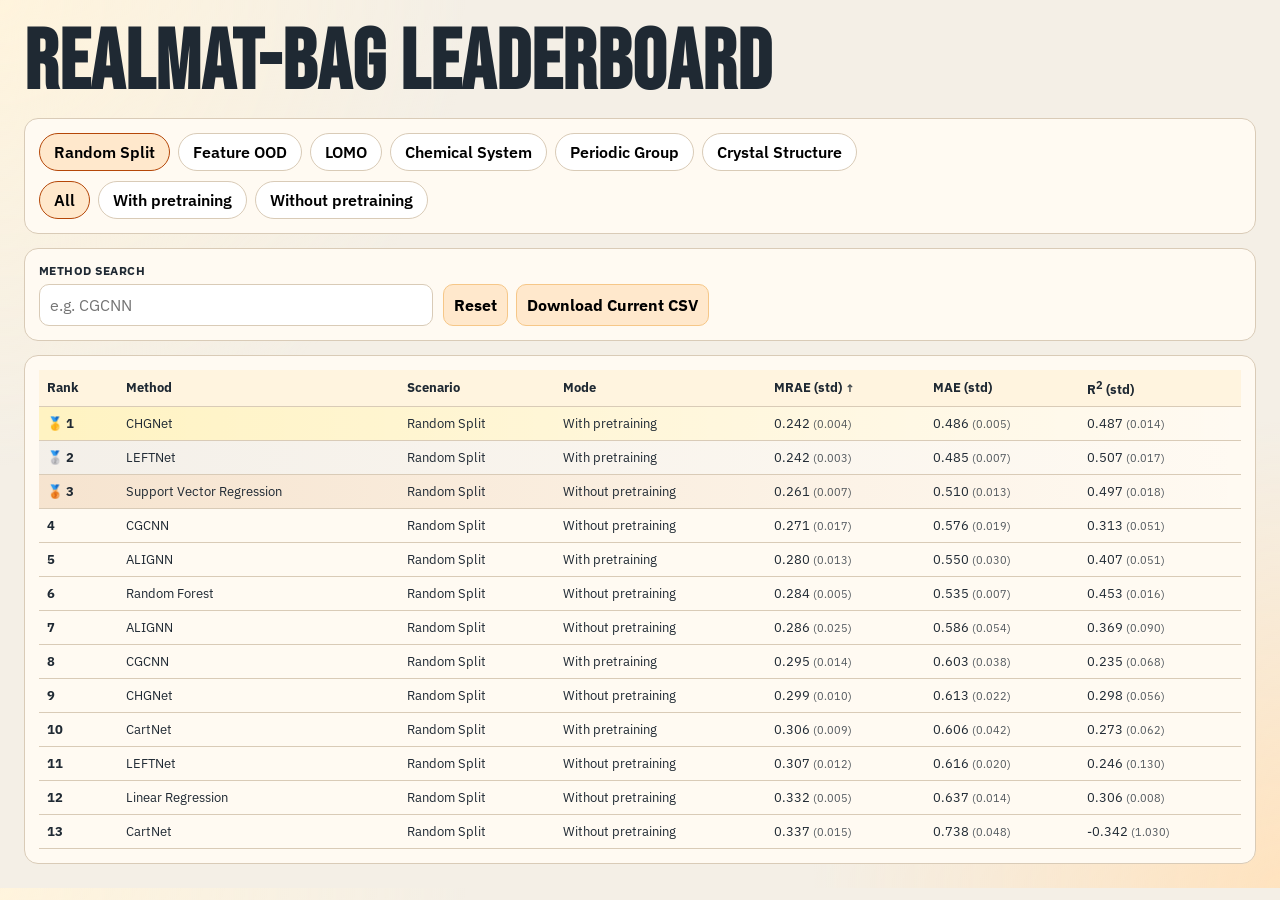
==== index.html @ 58894e58 "Initial RealMat-BaG leaderboard" ====
<!doctype html>
<html lang="en">
<head>
  <meta charset="UTF-8" />
  <meta name="viewport" content="width=device-width, initial-scale=1.0" />
  <title>RealMat-BaG leaderboard</title>
  <link rel="preconnect" href="https://fonts.googleapis.com">
  <link rel="preconnect" href="https://fonts.gstatic.com" crossorigin>
  <link href="https://fonts.googleapis.com/css2?family=Bebas+Neue&family=IBM+Plex+Sans:wght@400;500;700&display=swap" rel="stylesheet">
  <link rel="stylesheet" href="./style.css" />
</head>
<body>
  <main class="page">
    <section class="hero">
      <h1>RealMat-BaG leaderboard</h1>
    </section>

    <section class="tabs card">
      <div id="scenarioTabs" class="tabRow" aria-label="Scenario Tabs"></div>
      <div id="trainModeTabs" class="tabRow" aria-label="Training Mode Tabs"></div>
    </section>

    <section class="controls card">
      <div class="control">
        <label for="methodSearch">Method Search</label>
        <input id="methodSearch" type="text" placeholder="e.g. CGCNN" />
      </div>
      <div class="actions">
        <button id="resetBtn">Reset</button>
        <button id="downloadBtn">Download Current CSV</button>
      </div>
    </section>

    <section id="lomoHeatmapSection" class="card heatmapSection hidden">
      <div class="heatmapHeader">
        <h2>LOMO Category Heatmap (MRAE)</h2>
        <span id="lomoHeatmapLegend" class="heatmapLegend"></span>
      </div>
      <p class="lomoExplain">
        Leave-one-material-out (LOMO): materials are grouped by different categories. For each method, mean and std are computed across the 10 categories.
      </p>
      <div id="lomoHeatmapWrap" class="heatmapWrap"></div>
    </section>

    <section class="tableWrap card">
      <table id="leaderboard">
        <thead>
          <tr>
            <th>Rank</th>
            <th class="sortableTh" data-sort-key="method">Method</th>
            <th class="sortableTh" data-sort-key="scenario">Scenario</th>
            <th class="sortableTh" data-sort-key="mode">Mode</th>
            <th class="sortableTh" data-sort-key="test_mrae_mean">MRAE (std)</th>
            <th class="sortableTh" data-sort-key="test_mae_mean">MAE (std)</th>
            <th class="sortableTh" data-sort-key="test_r2_mean">R<sup>2</sup> (std)</th>
          </tr>
        </thead>
        <tbody></tbody>
      </table>
    </section>
  </main>

  <script src="./app.js"></script>
</body>
</html>
---- style.css ----
:root {
  --bg: #f4efe6;
  --ink: #1f2933;
  --card: #fffaf2;
  --line: #d9cbb7;
  --accent: #b54708;
  --accent-soft: #ffe8cc;
  --medal-1: #ffd700;
  --medal-2: #c0c0c0;
  --medal-3: #cd7f32;
}

* { box-sizing: border-box; }

body {
  margin: 0;
  font-family: "IBM Plex Sans", "Segoe UI", sans-serif;
  color: var(--ink);
  background:
    radial-gradient(circle at 0% 0%, #fff4dd 0%, transparent 30%),
    radial-gradient(circle at 100% 100%, #ffe3bf 0%, transparent 30%),
    var(--bg);
}

.page {
  max-width: 1300px;
  margin: 0 auto;
  padding: 24px;
}

.hero h1 {
  margin: 0;
  font-family: "Bebas Neue", sans-serif;
  letter-spacing: 1px;
  font-size: clamp(48px, 8vw, 84px);
  line-height: 0.95;
}

.hero p {
  margin-top: 8px;
  font-size: 15px;
}

.card {
  border: 1px solid var(--line);
  background: var(--card);
  border-radius: 14px;
  padding: 14px;
  margin-top: 14px;
}

.tabs {
  display: flex;
  flex-direction: column;
  gap: 10px;
}

.tabRow {
  display: flex;
  flex-wrap: wrap;
  gap: 8px;
}

.tabButton {
  font: inherit;
  border: 1px solid var(--line);
  border-radius: 999px;
  padding: 8px 14px;
  background: #fff;
  cursor: pointer;
  font-weight: 600;
}

.tabButton.active {
  background: var(--accent-soft);
  border-color: var(--accent);
}

.controls {
  display: grid;
  grid-template-columns: repeat(3, minmax(180px, 1fr));
  gap: 10px;
  align-items: end;
}

.control {
  display: flex;
  flex-direction: column;
  gap: 6px;
}

label {
  font-size: 12px;
  font-weight: 700;
  text-transform: uppercase;
  letter-spacing: 0.04em;
}

select, input, button {
  font: inherit;
  border: 1px solid var(--line);
  border-radius: 10px;
  padding: 10px;
  background: #fff;
}

.actions {
  display: flex;
  gap: 8px;
  flex-wrap: wrap;
}

button {
  cursor: pointer;
  background: var(--accent-soft);
  border-color: #f6c788;
  font-weight: 700;
}

button:hover {
  border-color: var(--accent);
}

.summary {
  font-size: 14px;
  font-weight: 500;
}

.tableWrap {
  overflow: auto;
  max-height: 70vh;
}

.hidden {
  display: none;
}

.heatmapSection h2 {
  margin: 0;
  font-size: 16px;
}

.heatmapHeader {
  display: flex;
  justify-content: space-between;
  gap: 10px;
  align-items: baseline;
  margin-bottom: 10px;
}

.heatmapLegend {
  font-size: 12px;
  color: #3e4c59;
}

.lomoExplain {
  margin: 0 0 10px;
  font-size: 13px;
  line-height: 1.45;
  color: #3e4c59;
}

.heatmapWrap {
  overflow: auto;
}

.heatmapTable {
  width: 100%;
  border-collapse: collapse;
  font-size: 12px;
  min-width: 820px;
}

.heatmapTable th,
.heatmapTable td {
  border: 1px solid var(--line);
  padding: 6px 8px;
  text-align: center;
}

.heatmapTable th:first-child,
.heatmapTable td:first-child {
  text-align: left;
  position: sticky;
  left: 0;
  background: #fffaf2;
  z-index: 1;
}

.heatmapTable th:last-child,
.heatmapTable td:last-child {
  font-weight: 700;
  background: #fff4df;
}

table {
  width: 100%;
  border-collapse: collapse;
  font-size: 13px;
  min-width: 980px;
}

thead th {
  position: sticky;
  top: 0;
  background: #fff4df;
  z-index: 1;
}

.sortableTh {
  cursor: pointer;
  user-select: none;
}

.sortableTh.sortedAsc::after {
  content: "  ↑";
  font-size: 11px;
  opacity: 0.85;
}

.sortableTh.sortedDesc::after {
  content: "  ↓";
  font-size: 11px;
  opacity: 0.85;
}

th, td {
  border-bottom: 1px solid var(--line);
  padding: 8px;
  text-align: left;
  white-space: nowrap;
}

tr:hover td {
  background: #fff5e9;
}

.rank {
  font-weight: 700;
}

.metricStd {
  font-size: 11px;
  opacity: 0.78;
}

.medal-1 { background: linear-gradient(90deg, rgba(255,215,0,.2), transparent); }
.medal-2 { background: linear-gradient(90deg, rgba(192,192,192,.18), transparent); }
.medal-3 { background: linear-gradient(90deg, rgba(205,127,50,.18), transparent); }

@media (max-width: 920px) {
  .controls {
    grid-template-columns: 1fr;
  }
}

@media (max-width: 560px) {
  .controls {
    grid-template-columns: 1fr;
  }
}
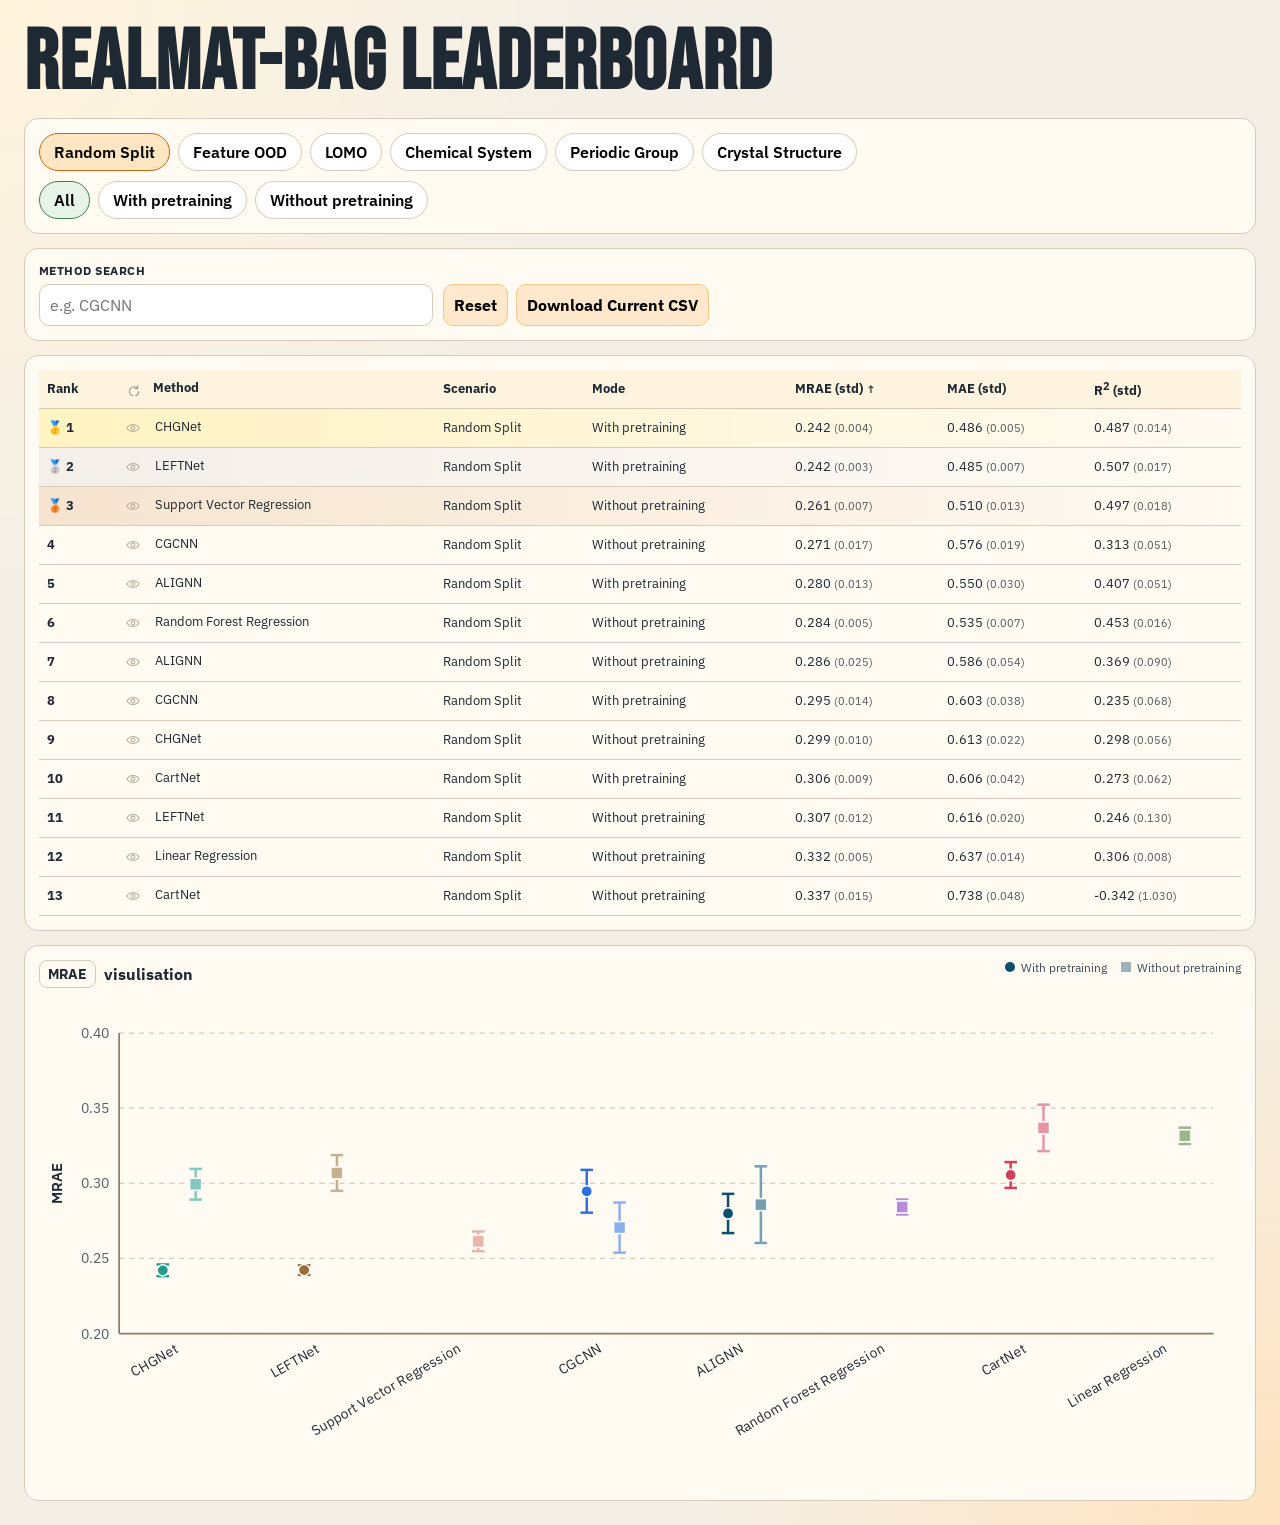
==== commit c4425326: "Add error bar visualization and method selection functionality to leaderboard" ====
--- a/index.html
+++ b/index.html
@@ -47,7 +47,21 @@
         <thead>
           <tr>
             <th>Rank</th>
-            <th class="sortableTh" data-sort-key="method">Method</th>
+            <th class="sortableTh" data-sort-key="method">
+              <button
+                id="showAllVizBtn"
+                type="button"
+                class="vizEyeBtn vizEyeResetBtn"
+                title="Show all methods in visulisation"
+                aria-label="Show all methods in visulisation"
+              >
+                <svg viewBox="0 0 24 24" aria-hidden="true" focusable="false">
+                  <path d="M20 6v5h-5"></path>
+                  <path d="M20 11a8 8 0 1 0 2 5.3"></path>
+                </svg>
+              </button>
+              Method
+            </th>
             <th class="sortableTh" data-sort-key="scenario">Scenario</th>
             <th class="sortableTh" data-sort-key="mode">Mode</th>
             <th class="sortableTh" data-sort-key="test_mrae_mean">MRAE (std)</th>
@@ -58,6 +72,21 @@
         <tbody></tbody>
       </table>
     </section>
+
+    <section id="errorbarSection" class="card vizSection">
+      <div class="vizHeader">
+        <h2 class="vizTitle">
+          <select id="metricSelect">
+            <option value="mrae">MRAE</option>
+            <option value="mae">MAE</option>
+            <option value="r2">R²</option>
+          </select>
+          visulisation
+        </h2>
+        <span id="errorbarLegend" class="vizLegend"></span>
+      </div>
+      <div id="errorbarPlotWrap" class="vizPlotWrap"></div>
+    </section>
   </main>
 
   <script src="./app.js"></script>
--- a/style.css
+++ b/style.css
@@ -76,6 +76,16 @@
   border-color: var(--accent);
 }
 
+#scenarioTabs .tabButton.active {
+  background: #ffe6c2;
+  border-color: #c56a1a;
+}
+
+#trainModeTabs .tabButton.active {
+  background: #e8f4ea;
+  border-color: #3f7f53;
+}
+
 .controls {
   display: grid;
   grid-template-columns: repeat(3, minmax(180px, 1fr));
@@ -129,6 +139,116 @@
 .tableWrap {
   overflow: auto;
   max-height: 70vh;
+}
+
+.vizSection h2 {
+  margin: 0;
+  font-size: 16px;
+}
+
+.vizTitle {
+  display: inline-flex;
+  align-items: center;
+  gap: 8px;
+}
+
+.vizHeader {
+  display: flex;
+  justify-content: space-between;
+  align-items: flex-start;
+  gap: 10px;
+  margin-bottom: 10px;
+}
+
+#metricSelect {
+  min-width: 0;
+  width: auto;
+  padding: 4px 8px;
+  font-size: 14px;
+  font-weight: 700;
+  color: var(--ink);
+  background: var(--card);
+  border: 1.5px solid var(--line);
+  border-radius: 8px;
+  appearance: none;
+  -webkit-appearance: none;
+  -moz-appearance: none;
+  background-image: none;
+  box-shadow: none;
+  transition: border-color 120ms ease, background-color 120ms ease, color 120ms ease;
+}
+
+#metricSelect:hover {
+  border-color: #b89e7f;
+}
+
+#metricSelect:focus,
+#metricSelect:active {
+  outline: none;
+  border-color: #8f6d49;
+  background: #f5e7d1;
+}
+
+#metricSelect::-ms-expand {
+  display: none;
+}
+
+.vizLegend {
+  display: flex;
+  gap: 14px;
+  flex-wrap: wrap;
+  font-size: 12px;
+  color: #3e4c59;
+  margin-left: auto;
+  justify-content: flex-end;
+}
+
+.legendItem {
+  display: inline-flex;
+  align-items: center;
+  gap: 6px;
+}
+
+.legendDot {
+  width: 10px;
+  height: 10px;
+  border-radius: 50%;
+  display: inline-block;
+}
+
+.preDot {
+  background: #0b4f6c;
+}
+
+.scratchDot {
+  background: #9eb2bc;
+  border-radius: 0;
+}
+
+.vizPlotWrap {
+  overflow-x: auto;
+}
+
+.errorbarSvg {
+  width: 100%;
+  min-width: 920px;
+  display: block;
+}
+
+.axisTick {
+  font-size: 11px;
+  fill: #52606d;
+}
+
+.axisLabel {
+  font-size: 11px;
+  fill: #1f2933;
+}
+
+.axisTitle {
+  font-size: 12px;
+  font-weight: 600;
+  fill: #1f2933;
 }
 
 .hidden {
@@ -244,6 +364,57 @@
   opacity: 0.78;
 }
 
+.vizEyeBtn {
+  border: none;
+  background: transparent;
+  color: #b9ae9b;
+  border-radius: 6px;
+  width: 22px;
+  height: 22px;
+  padding: 0;
+  margin-right: 8px;
+  display: inline-flex;
+  align-items: center;
+  justify-content: center;
+  vertical-align: middle;
+  line-height: 1;
+  cursor: pointer;
+  transition: color 120ms ease, border-color 120ms ease, background-color 120ms ease, opacity 120ms ease;
+}
+
+.vizEyeBtn svg {
+  width: 14px;
+  height: 14px;
+  stroke: currentColor;
+  fill: none;
+  stroke-width: 1.8;
+  stroke-linecap: round;
+  stroke-linejoin: round;
+  display: block;
+}
+
+.vizEyeBtn.off {
+  opacity: 0.18;
+}
+
+.vizEyeBtn:hover {
+  color: #8f836f;
+  background: transparent;
+}
+
+.vizEyeBtn:focus-visible {
+  outline: none;
+  color: #857864;
+  background: transparent;
+}
+
+.vizEyeResetBtn {
+  color: #9f927f;
+  margin-right: 6px;
+  position: relative;
+  top: 0;
+}
+
 .medal-1 { background: linear-gradient(90deg, rgba(255,215,0,.2), transparent); }
 .medal-2 { background: linear-gradient(90deg, rgba(192,192,192,.18), transparent); }
 .medal-3 { background: linear-gradient(90deg, rgba(205,127,50,.18), transparent); }
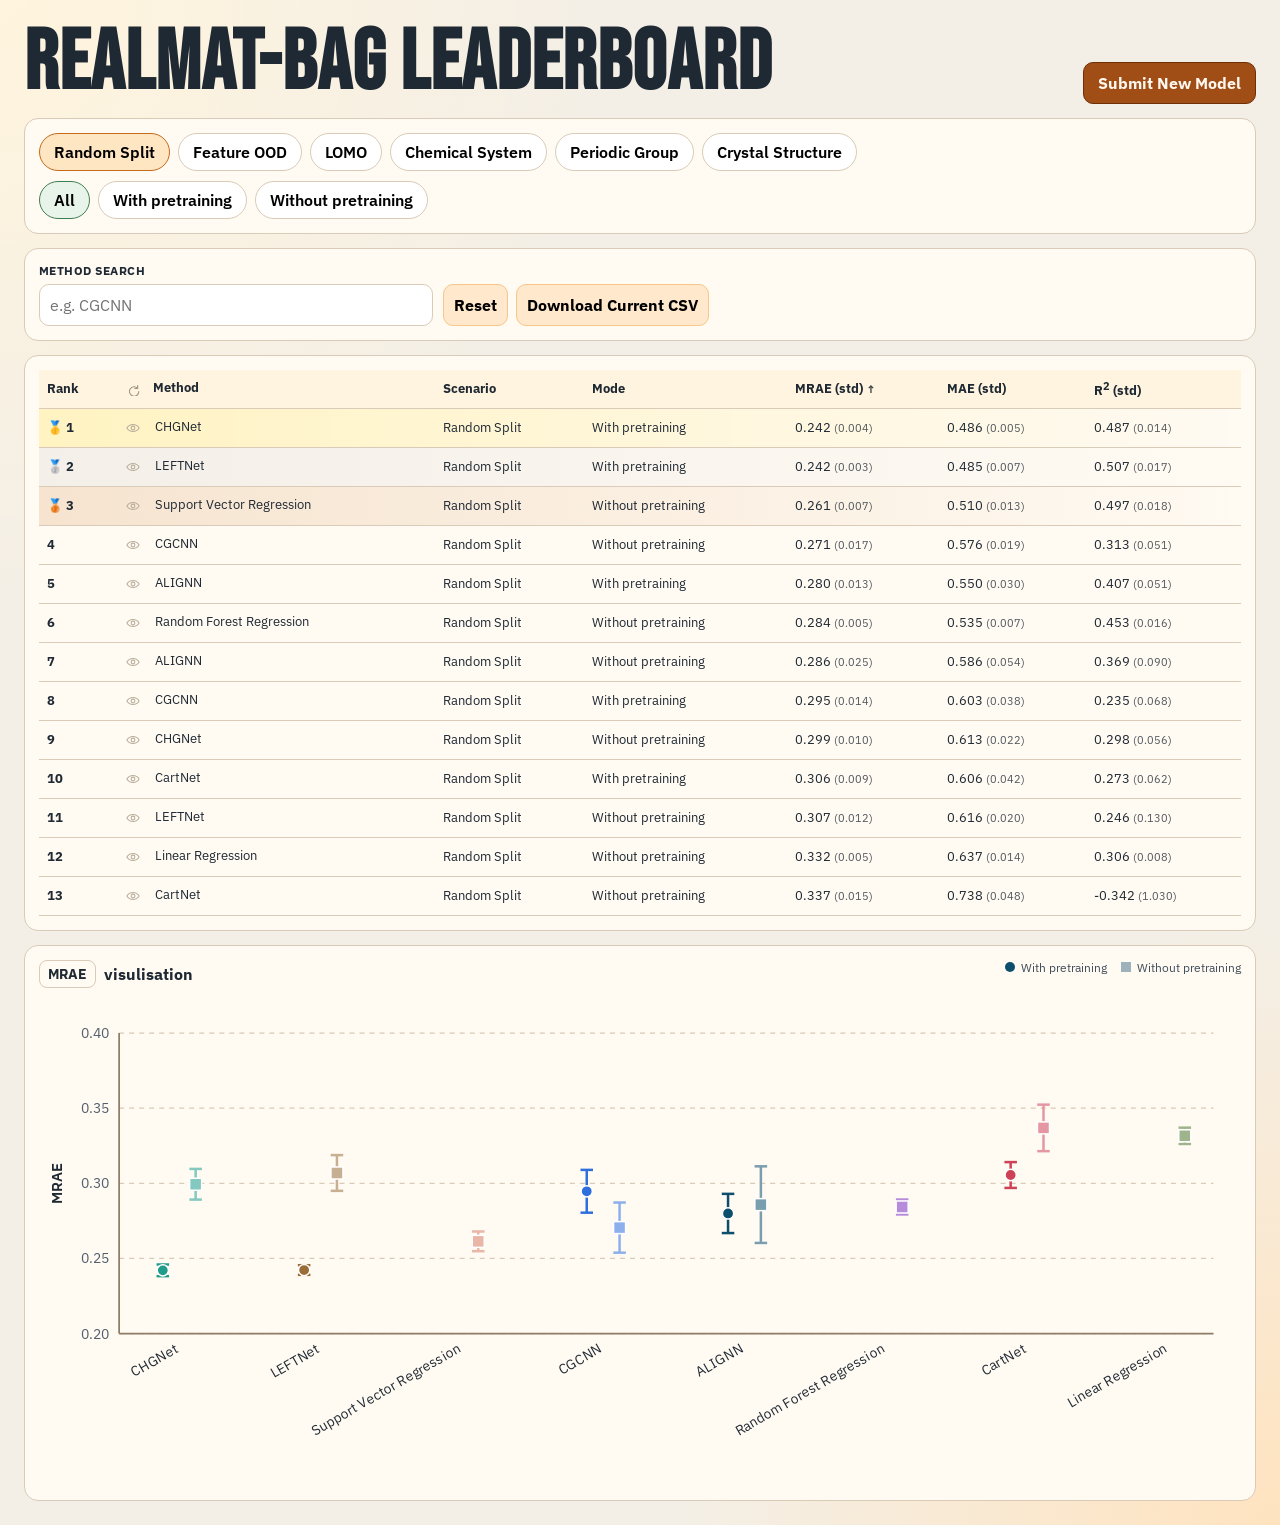
==== commit 25c2ec8f: "Add model submission feature with validation and temporary evaluation - Updated index.html to includ" ====
--- a/index.html
+++ b/index.html
@@ -13,6 +13,7 @@
   <main class="page">
     <section class="hero">
       <h1>RealMat-BaG leaderboard</h1>
+      <a class="submitEntryBtn" href="./submit.html">Submit New Model</a>
     </section>
 
     <section class="tabs card">
--- a/style.css
+++ b/style.css
@@ -34,6 +34,32 @@
   letter-spacing: 1px;
   font-size: clamp(48px, 8vw, 84px);
   line-height: 0.95;
+}
+
+.hero {
+  display: flex;
+  align-items: flex-end;
+  justify-content: space-between;
+  gap: 14px;
+}
+
+.submitEntryBtn {
+  display: inline-flex;
+  align-items: center;
+  justify-content: center;
+  padding: 10px 14px;
+  border-radius: 10px;
+  background: #a04d16;
+  color: #fff8ee;
+  font-weight: 700;
+  text-decoration: none;
+  border: 1px solid #6f2f04;
+  white-space: nowrap;
+}
+
+.submitEntryBtn:hover {
+  background: #6f2f04;
+  border-color: #5f2804;
 }
 
 .hero p {
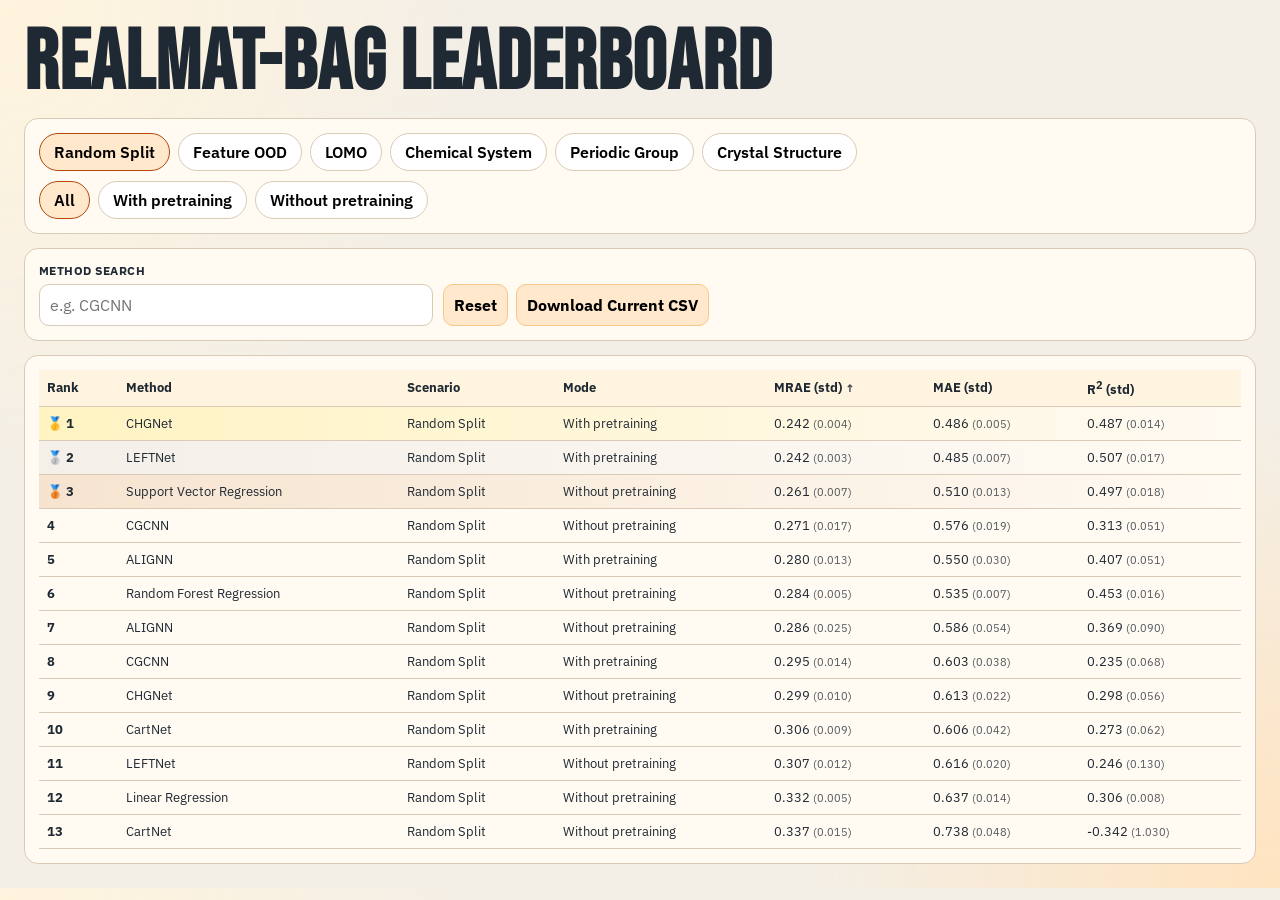
==== commit 451964ef: "Revert "Merge branch 'experiment' into main" This reverts commit a413c4fa09e25abbbb75ea5f63fdbeb53db" ====
--- a/index.html
+++ b/index.html
@@ -13,7 +13,6 @@
   <main class="page">
     <section class="hero">
       <h1>RealMat-BaG leaderboard</h1>
-      <a class="submitEntryBtn" href="./submit.html">Submit New Model</a>
     </section>
 
     <section class="tabs card">
@@ -48,21 +47,7 @@
         <thead>
           <tr>
             <th>Rank</th>
-            <th class="sortableTh" data-sort-key="method">
-              <button
-                id="showAllVizBtn"
-                type="button"
-                class="vizEyeBtn vizEyeResetBtn"
-                title="Show all methods in visulisation"
-                aria-label="Show all methods in visulisation"
-              >
-                <svg viewBox="0 0 24 24" aria-hidden="true" focusable="false">
-                  <path d="M20 6v5h-5"></path>
-                  <path d="M20 11a8 8 0 1 0 2 5.3"></path>
-                </svg>
-              </button>
-              Method
-            </th>
+            <th class="sortableTh" data-sort-key="method">Method</th>
             <th class="sortableTh" data-sort-key="scenario">Scenario</th>
             <th class="sortableTh" data-sort-key="mode">Mode</th>
             <th class="sortableTh" data-sort-key="test_mrae_mean">MRAE (std)</th>
@@ -73,21 +58,6 @@
         <tbody></tbody>
       </table>
     </section>
-
-    <section id="errorbarSection" class="card vizSection">
-      <div class="vizHeader">
-        <h2 class="vizTitle">
-          <select id="metricSelect">
-            <option value="mrae">MRAE</option>
-            <option value="mae">MAE</option>
-            <option value="r2">R²</option>
-          </select>
-          visulisation
-        </h2>
-        <span id="errorbarLegend" class="vizLegend"></span>
-      </div>
-      <div id="errorbarPlotWrap" class="vizPlotWrap"></div>
-    </section>
   </main>
 
   <script src="./app.js"></script>
--- a/style.css
+++ b/style.css
@@ -36,32 +36,6 @@
   line-height: 0.95;
 }
 
-.hero {
-  display: flex;
-  align-items: flex-end;
-  justify-content: space-between;
-  gap: 14px;
-}
-
-.submitEntryBtn {
-  display: inline-flex;
-  align-items: center;
-  justify-content: center;
-  padding: 10px 14px;
-  border-radius: 10px;
-  background: #a04d16;
-  color: #fff8ee;
-  font-weight: 700;
-  text-decoration: none;
-  border: 1px solid #6f2f04;
-  white-space: nowrap;
-}
-
-.submitEntryBtn:hover {
-  background: #6f2f04;
-  border-color: #5f2804;
-}
-
 .hero p {
   margin-top: 8px;
   font-size: 15px;
@@ -102,16 +76,6 @@
   border-color: var(--accent);
 }
 
-#scenarioTabs .tabButton.active {
-  background: #ffe6c2;
-  border-color: #c56a1a;
-}
-
-#trainModeTabs .tabButton.active {
-  background: #e8f4ea;
-  border-color: #3f7f53;
-}
-
 .controls {
   display: grid;
   grid-template-columns: repeat(3, minmax(180px, 1fr));
@@ -165,116 +129,6 @@
 .tableWrap {
   overflow: auto;
   max-height: 70vh;
-}
-
-.vizSection h2 {
-  margin: 0;
-  font-size: 16px;
-}
-
-.vizTitle {
-  display: inline-flex;
-  align-items: center;
-  gap: 8px;
-}
-
-.vizHeader {
-  display: flex;
-  justify-content: space-between;
-  align-items: flex-start;
-  gap: 10px;
-  margin-bottom: 10px;
-}
-
-#metricSelect {
-  min-width: 0;
-  width: auto;
-  padding: 4px 8px;
-  font-size: 14px;
-  font-weight: 700;
-  color: var(--ink);
-  background: var(--card);
-  border: 1.5px solid var(--line);
-  border-radius: 8px;
-  appearance: none;
-  -webkit-appearance: none;
-  -moz-appearance: none;
-  background-image: none;
-  box-shadow: none;
-  transition: border-color 120ms ease, background-color 120ms ease, color 120ms ease;
-}
-
-#metricSelect:hover {
-  border-color: #b89e7f;
-}
-
-#metricSelect:focus,
-#metricSelect:active {
-  outline: none;
-  border-color: #8f6d49;
-  background: #f5e7d1;
-}
-
-#metricSelect::-ms-expand {
-  display: none;
-}
-
-.vizLegend {
-  display: flex;
-  gap: 14px;
-  flex-wrap: wrap;
-  font-size: 12px;
-  color: #3e4c59;
-  margin-left: auto;
-  justify-content: flex-end;
-}
-
-.legendItem {
-  display: inline-flex;
-  align-items: center;
-  gap: 6px;
-}
-
-.legendDot {
-  width: 10px;
-  height: 10px;
-  border-radius: 50%;
-  display: inline-block;
-}
-
-.preDot {
-  background: #0b4f6c;
-}
-
-.scratchDot {
-  background: #9eb2bc;
-  border-radius: 0;
-}
-
-.vizPlotWrap {
-  overflow-x: auto;
-}
-
-.errorbarSvg {
-  width: 100%;
-  min-width: 920px;
-  display: block;
-}
-
-.axisTick {
-  font-size: 11px;
-  fill: #52606d;
-}
-
-.axisLabel {
-  font-size: 11px;
-  fill: #1f2933;
-}
-
-.axisTitle {
-  font-size: 12px;
-  font-weight: 600;
-  fill: #1f2933;
 }
 
 .hidden {
@@ -390,57 +244,6 @@
   opacity: 0.78;
 }
 
-.vizEyeBtn {
-  border: none;
-  background: transparent;
-  color: #b9ae9b;
-  border-radius: 6px;
-  width: 22px;
-  height: 22px;
-  padding: 0;
-  margin-right: 8px;
-  display: inline-flex;
-  align-items: center;
-  justify-content: center;
-  vertical-align: middle;
-  line-height: 1;
-  cursor: pointer;
-  transition: color 120ms ease, border-color 120ms ease, background-color 120ms ease, opacity 120ms ease;
-}
-
-.vizEyeBtn svg {
-  width: 14px;
-  height: 14px;
-  stroke: currentColor;
-  fill: none;
-  stroke-width: 1.8;
-  stroke-linecap: round;
-  stroke-linejoin: round;
-  display: block;
-}
-
-.vizEyeBtn.off {
-  opacity: 0.18;
-}
-
-.vizEyeBtn:hover {
-  color: #8f836f;
-  background: transparent;
-}
-
-.vizEyeBtn:focus-visible {
-  outline: none;
-  color: #857864;
-  background: transparent;
-}
-
-.vizEyeResetBtn {
-  color: #9f927f;
-  margin-right: 6px;
-  position: relative;
-  top: 0;
-}
-
 .medal-1 { background: linear-gradient(90deg, rgba(255,215,0,.2), transparent); }
 .medal-2 { background: linear-gradient(90deg, rgba(192,192,192,.18), transparent); }
 .medal-3 { background: linear-gradient(90deg, rgba(205,127,50,.18), transparent); }
